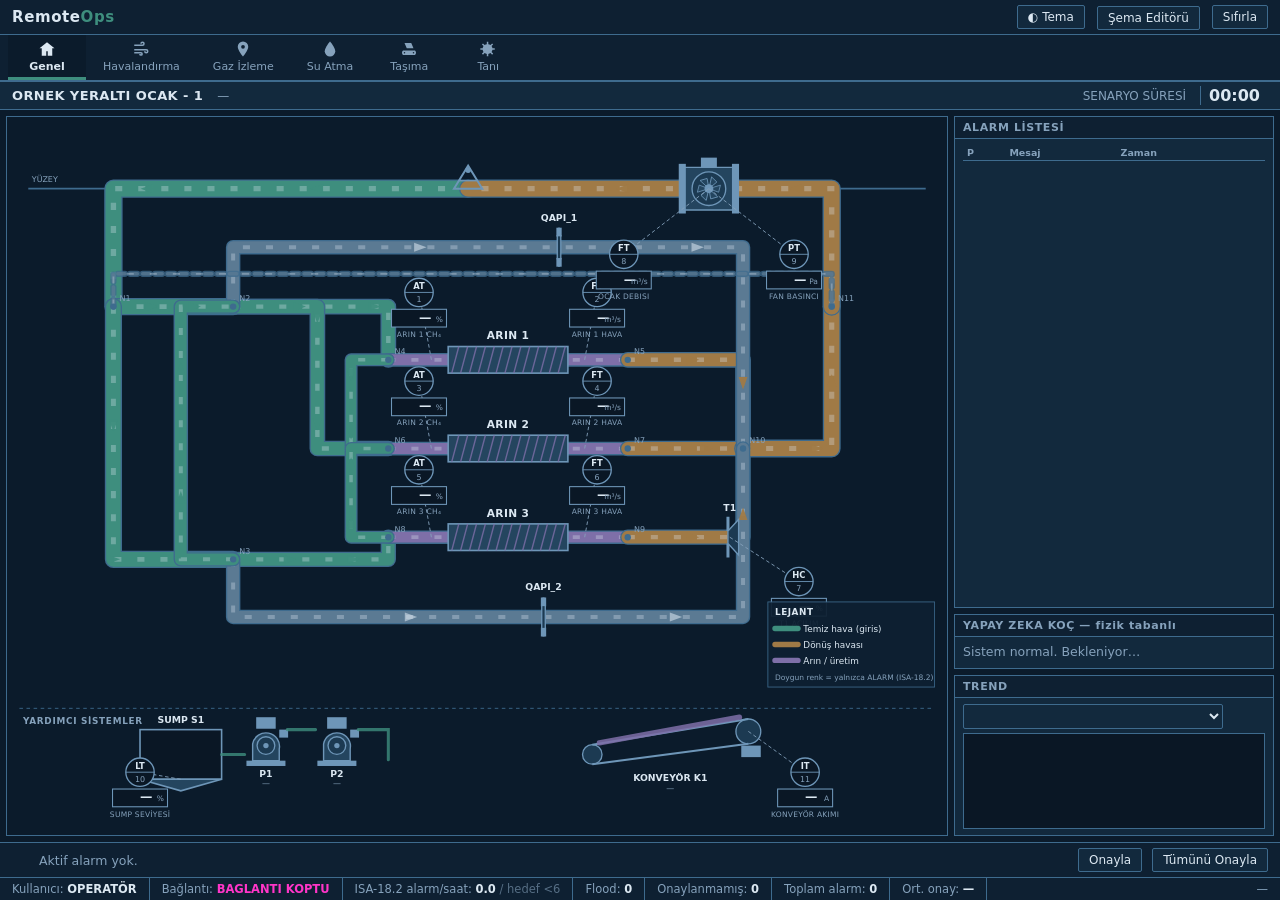
==== web/index.html @ 0a0dcaff "RemoteOps: maden SCADA/HMI egitim simulatoru — ilk surum TEKNOFEST 2026 Maden Teknolojileri Yarismas" ====
<!DOCTYPE html>
<html lang="tr">
<head>
<meta charset="utf-8">
<meta name="viewport" content="width=device-width, initial-scale=1">
<title>RemoteOps — Maden Kontrol Odası Simülatörü</title>
<link rel="stylesheet" href="sema.css">
<style>
/* ============================================================
   Kontrol odası karkası
   Yerleşim ISO 11064 / ISA-101 / NUREG-0700 zonlamasına göre:
     sabit navigasyon bandı · alan başlığı · proses alanı ·
     her zaman görünür alarm bandı · durum çubuğu
   ============================================================ */
* { box-sizing: border-box; }
html, body { height: 100%; }
body {
  margin: 0; overflow: hidden;
  display: flex; flex-direction: column;
  font-family: "Segoe UI", system-ui, sans-serif; font-size: 13px;
  background: var(--zemin); color: var(--yazi);
}

/* ---------- üst şerit ---------- */
.ust {
  display: flex; align-items: center; gap: 12px; padding: 5px 12px;
  background: var(--panel-2); border-bottom: 1px solid var(--kenar); flex: 0 0 auto;
}
.marka { font-weight: 700; font-size: 15px; letter-spacing: .6px; }
.marka span { color: var(--temiz); }
.bosluk { flex: 1; }
select, button, .dugme {
  font: inherit; font-size: 12px; padding: 4px 10px;
  border: 1px solid var(--kenar); background: var(--panel); color: var(--yazi);
  cursor: pointer; border-radius: 2px;
}
select { max-width: 260px; }
button:hover, .dugme:hover { background: var(--ek-ic); }
a { text-decoration: none; }

/* ---------- navigasyon bandı ---------- */
.serit {
  display: flex; gap: 1px; padding: 0 8px; flex: 0 0 auto;
  background: var(--panel-2); border-bottom: 2px solid var(--kenar);
}
.serit button {
  border: none; border-radius: 0; background: transparent;
  display: flex; flex-direction: column; align-items: center; gap: 2px;
  padding: 5px 16px 4px; min-width: 78px; color: var(--yazi-dim);
  border-bottom: 3px solid transparent; font-size: 11px;
}
.serit button svg { width: 18px; height: 18px; fill: currentColor; }
.serit button:hover { background: var(--panel); color: var(--yazi); }
.serit button.aktif {
  background: var(--zemin); color: var(--yazi);
  border-bottom-color: var(--temiz); font-weight: 600;
}

/* ---------- alan başlığı ---------- */
.alan {
  display: flex; align-items: center; gap: 14px; padding: 4px 12px;
  background: var(--panel); border-bottom: 1px solid var(--kenar); flex: 0 0 auto;
}
.alan .ad { font-weight: 700; font-size: 13px; letter-spacing: .4px; }
.alan .senaryo { color: var(--yazi-dim); font-size: 12px; }
.alan .sure {
  font-variant-numeric: tabular-nums; font-weight: 700; font-size: 16px;
  padding: 0 8px; border-left: 1px solid var(--kenar);
}

/* ---------- gövde ---------- */
.govde { flex: 1 1 auto; display: flex; gap: 6px; padding: 6px; min-height: 0; }
.proses { flex: 1 1 auto; min-width: 0; display: flex;
          border: 1px solid var(--kenar); background: var(--zemin); }
.proses svg { width: 100%; height: 100%; display: block; }
.yan { flex: 0 0 320px; display: flex; flex-direction: column; gap: 6px; min-height: 0; }

.kart { background: var(--panel); border: 1px solid var(--kenar);
        display: flex; flex-direction: column; min-height: 0; }
.kart > h2 {
  margin: 0; padding: 4px 8px; font-size: 11px; font-weight: 700; letter-spacing: .6px;
  background: var(--panel-2); border-bottom: 1px solid var(--kenar);
  color: var(--yazi-dim); flex: 0 0 auto;
}
.kart > .ic { padding: 6px 8px; overflow: auto; min-height: 0; }

/* ---------- alarm listesi ---------- */
#alarm-kart { flex: 1 1 48%; }
table.alarm { width: 100%; border-collapse: collapse; font-size: 12px; }
table.alarm th { text-align: left; font-size: 9.5px; color: var(--yazi-dim);
                 border-bottom: 1px solid var(--kenar); padding: 2px 4px; font-weight: 600; }
table.alarm td { padding: 3px 4px; border-bottom: 1px solid var(--cizgi); vertical-align: top; }
tr.tesdiqsiz { animation: yanip 1.1s steps(2, start) infinite; }
@keyframes yanip { 50% { opacity: .4; } }
tr.pasif { opacity: .45; }
.pri { display: inline-block; width: 17px; text-align: center; font-weight: 700;
       color: #000; border-radius: 2px; font-size: 11px; }
.pri.p1 { background: var(--p1); color: #fff; }
.pri.p2 { background: var(--p2); }
.pri.p3 { background: var(--p3); }
.pri.p4 { background: var(--p4); color: #fff; }
.zaman { font-variant-numeric: tabular-nums; color: var(--yazi-dim); font-size: 11px; }

/* ---------- koç ---------- */
#koc .ic { font-size: 12.5px; line-height: 1.5; }
#koc .baslik { font-weight: 700; margin-bottom: 3px; }
#koc .tovsiye { margin-top: 6px; padding: 4px 6px; background: var(--kutu-fon);
                border-left: 3px solid var(--temiz); }
#koc .kaynak { margin-top: 6px; font-size: 10px; color: var(--yazi-dim); }
#koc.uyari  { border-color: var(--p2); }
#koc.kritik { border-color: var(--p1); box-shadow: inset 0 0 0 1px var(--p1); }

/* ---------- trend ---------- */
#trend canvas { width: 100%; height: 96px; display: block;
                background: var(--kutu-fon); border: 1px solid var(--kenar); }
#trend select { width: 100%; margin-bottom: 4px; font-size: 11px; }

/* ---------- alarm bandı (her zaman görünür) ---------- */
.band {
  display: flex; align-items: center; gap: 10px; padding: 5px 12px; flex: 0 0 auto;
  background: var(--panel-2); border-top: 1px solid var(--kenar);
  border-bottom: 1px solid var(--kenar); min-height: 32px; font-size: 12.5px;
}
.band .mesaj { flex: 1; font-weight: 600; }
.band.p1 { background: var(--p1); color: #fff; border-color: var(--p1); }
.band.p2 { background: var(--p2); color: #000; border-color: var(--p2); }
.band.p3 { background: var(--p3); color: #000; border-color: var(--p3); }
.band.sakin .mesaj { font-weight: 400; color: var(--yazi-dim); }
.band button { background: rgba(255,255,255,.85); color: #000; border-color: rgba(0,0,0,.4); }
.band.sakin button { background: var(--panel); color: var(--yazi); border-color: var(--kenar); }

/* ---------- durum çubuğu ---------- */
.durum {
  display: flex; align-items: center; gap: 0; flex: 0 0 auto;
  background: var(--panel-2); font-size: 11.5px; color: var(--yazi-dim);
}
.durum > div { padding: 4px 12px; border-right: 1px solid var(--kenar); }
.durum > div:last-child { border: none; margin-left: auto; }
.durum b { color: var(--yazi); font-weight: 600; }
.durum .canli b { color: var(--temiz); }
.durum .kopuk b { color: var(--p4); }
.durum .asildi b { color: var(--p1); }

/* ---------- faceplate ---------- */
#fp {
  position: fixed; z-index: 60; width: 258px;
  background: var(--panel); border: 1px solid var(--kenar);
  box-shadow: 0 10px 30px rgba(0,0,0,.55); font-size: 12.5px;
}
#fp[hidden] { display: none; }
.fp-bas {
  display: flex; align-items: center; gap: 8px; padding: 5px 8px;
  background: var(--panel-2); border-bottom: 1px solid var(--kenar);
  font-weight: 700; letter-spacing: .3px;
}
.fp-bas span { flex: 1; }
.fp-bas button { padding: 1px 7px; font-size: 12px; }
.fp-ic { padding: 8px; display: flex; flex-direction: column; gap: 7px; }
.fp-satir { display: flex; justify-content: space-between; gap: 8px;
            border-bottom: 1px solid var(--cizgi); padding-bottom: 3px; }
.fp-satir span { color: var(--yazi-dim); }
.fp-satir b { font-variant-numeric: tabular-nums; }
.fp-satir.alarm b { color: var(--p1); }
#fp-giris { display: flex; flex-direction: column; gap: 3px; }
#fp-giris[hidden], .fp-uyari[hidden] { display: none !important; }
#fp-giris label { color: var(--yazi-dim); font-size: 11px; }
#fp-deger { width: 100%; }
.fp-deger-gos { text-align: center; font-size: 17px; font-weight: 700;
                font-variant-numeric: tabular-nums; }
.fp-deger-gos span { font-size: 11px; color: var(--yazi-dim); margin-left: 3px; }
.fp-emir { display: flex; gap: 6px; margin-top: 2px; }
.fp-emir button { flex: 1; padding: 7px 6px; font-weight: 600; }
.fp-emir button.birincil { background: var(--temiz); color: #06121D;
                           border-color: var(--temiz); }
.fp-emir button.tehlikeli { background: var(--p2); color: #111; border-color: var(--p2); }
.fp-uyari { font-size: 11px; color: var(--p2); line-height: 1.4; }

/* ---------- AAR ---------- */
#aar-ortu { position: fixed; inset: 0; background: rgba(0,0,0,.6);
            display: none; align-items: center; justify-content: center; z-index: 50; }
#aar-ortu.acik { display: flex; }
#aar { background: var(--panel); border: 1px solid var(--kenar);
       width: min(880px, 92vw); max-height: 88vh; overflow: auto; padding: 16px 20px; }
#aar h2 { margin: 0 0 10px; font-size: 18px; }
#aar table { width: 100%; border-collapse: collapse; font-size: 12px; margin: 8px 0; }
#aar th, #aar td { padding: 4px 6px; border-bottom: 1px solid var(--cizgi); text-align: left; }
#aar .skor { font-size: 38px; font-weight: 700; }
</style>
</head>
<body class="tema-koyu">

<!-- ===================== ÜST ŞERİT ===================== -->
<div class="ust">
  <span class="marka">Remote<span>Ops</span></span>
  <select id="sema-sec" title="Proses şeması"></select>
  <span class="bosluk"></span>
  <button id="btn-tema" title="Aydınlık / karanlık oda">◐ Tema</button>
  <a href="editor.html"><span class="dugme">Şema Editörü</span></a>
  <button id="btn-reset">Sıfırla</button>
</div>

<!-- ===================== NAVİGASYON BANDI ===================== -->
<nav class="serit">
  <button class="aktif" data-alan="genel">
    <svg viewBox="0 0 24 24"><path d="M12 3 2 11h3v10h6v-6h2v6h6V11h3z"/></svg>Genel</button>
  <button data-alan="hava">
    <svg viewBox="0 0 24 24"><path d="M3 8h11a3 3 0 1 0-3-3h2a1 1 0 1 1 1 1H3zm0 4h16a3 3 0 1 1-3 3h2a1 1 0 1 0 1-1H3zm0 4h9a2.5 2.5 0 1 1-2.5 2.5h2a.5.5 0 1 0 .5-.5H3z"/></svg>Havalandırma</button>
  <button data-alan="gaz">
    <svg viewBox="0 0 24 24"><path d="M12 2a7 7 0 0 0-7 7c0 5 7 13 7 13s7-8 7-13a7 7 0 0 0-7-7m0 4.5A2.5 2.5 0 1 1 9.5 9 2.5 2.5 0 0 1 12 6.5"/></svg>Gaz İzleme</button>
  <button data-alan="su">
    <svg viewBox="0 0 24 24"><path d="M12 2S5 10 5 15a7 7 0 0 0 14 0c0-5-7-13-7-13"/></svg>Su Atma</button>
  <button data-alan="tasima">
    <svg viewBox="0 0 24 24"><path d="M4 14h16a4 4 0 0 1 0 6H4a4 4 0 0 1 0-6m2 2a1 1 0 1 0 1 1 1 1 0 0 0-1-1m12 0a1 1 0 1 0 1 1 1 1 0 0 0-1-1M6 4h9l3 7H9z"/></svg>Taşıma</button>
  <button data-alan="tani">
    <svg viewBox="0 0 24 24"><path d="M21 11h-3.1a6 6 0 0 0-1.2-2.9l2.2-2.2-1.4-1.4-2.2 2.2A6 6 0 0 0 12.4 5.5V2.4h-2v3.1a6 6 0 0 0-2.9 1.2L5.3 4.5 3.9 5.9l2.2 2.2A6 6 0 0 0 4.9 11H1.8v2h3.1a6 6 0 0 0 1.2 2.9l-2.2 2.2 1.4 1.4 2.2-2.2a6 6 0 0 0 2.9 1.2v3.1h2v-3.1a6 6 0 0 0 2.9-1.2l2.2 2.2 1.4-1.4-2.2-2.2a6 6 0 0 0 1.2-2.9H21z"/></svg>Tanı</button>
</nav>

<!-- ===================== ALAN BAŞLIĞI ===================== -->
<div class="alan">
  <span class="ad" id="sema-baslik">PROSES ŞEMASI</span>
  <span class="senaryo" id="senaryo-ad">—</span>
  <span class="bosluk"></span>
  <span class="senaryo">SENARYO SÜRESİ</span>
  <span class="sure" id="sure">00:00</span>
</div>

<!-- ===================== GÖVDE ===================== -->
<div class="govde">
  <section class="proses" id="sema"></section>

  <aside class="yan">
    <section class="kart" id="alarm-kart">
      <h2>ALARM LİSTESİ</h2>
      <div class="ic">
        <table class="alarm">
          <thead><tr><th>P</th><th>Mesaj</th><th>Zaman</th><th></th></tr></thead>
          <tbody id="alarm-govde"></tbody>
        </table>
      </div>
    </section>

    <section class="kart" id="koc">
      <h2>YAPAY ZEKA KOÇ — fizik tabanlı</h2>
      <div class="ic" id="koc-govde">
        <div style="color:var(--yazi-dim)">Sistem normal. Bekleniyor…</div>
      </div>
    </section>

    <section class="kart" id="trend" style="flex:0 0 auto">
      <h2>TREND</h2>
      <div class="ic">
        <select id="trend-sec"></select>
        <canvas id="trend-cizim" width="640" height="200"></canvas>
      </div>
    </section>
  </aside>
</div>

<!-- ===================== ALARM BANDI ===================== -->
<div class="band sakin" id="band">
  <span class="pri" id="band-pri" style="visibility:hidden">–</span>
  <span class="mesaj" id="band-mesaj">Aktif alarm yok.</span>
  <span class="zaman" id="band-zaman"></span>
  <button id="btn-ack">Onayla</button>
  <button id="btn-ack-tum">Tümünü Onayla</button>
</div>

<!-- ===================== DURUM ÇUBUĞU ===================== -->
<div class="durum">
  <div>Kullanıcı: <b>OPERATÖR</b></div>
  <div id="d-baglanti" class="canli">Bağlantı: <b id="d-baglanti-v">—</b></div>
  <div id="d-alarm">ISA-18.2 alarm/saat: <b id="kpi-saat">0.0</b> <span style="opacity:.6">/ hedef &lt;6</span></div>
  <div id="d-flood">Flood: <b id="kpi-flood">0</b></div>
  <div>Onaylanmamış: <b id="kpi-onaysiz">0</b></div>
  <div>Toplam alarm: <b id="kpi-toplam">0</b></div>
  <div>Ort. onay: <b id="kpi-ack">—</b></div>
  <div id="d-saat">—</div>
</div>

<!-- ===================== FACEPLATE (ekipman paneli) =====================
     Gercek SCADA native confirm()/prompt() kullanmaz; ekipman faceplate'i acar.
     Ayrica bu ortamda native dialoglar BLOKELI (confirm() dialogsuz false doner). -->
<div id="fp" hidden>
  <div class="fp-bas">
    <span id="fp-ad">—</span>
    <button id="fp-kapat" title="Kapat">✕</button>
  </div>
  <div class="fp-ic">
    <div class="fp-satir"><span>Etiket</span><b id="fp-etiket">—</b></div>
    <div class="fp-satir"><span>Durum</span><b id="fp-durum">—</b></div>
    <div id="fp-olcum"></div>
    <div id="fp-giris" hidden>
      <label for="fp-deger" id="fp-giris-et">Değer</label>
      <input id="fp-deger" type="range" min="0" max="100" step="5">
      <div class="fp-deger-gos"><b id="fp-deger-v">—</b><span id="fp-deger-b">%</span></div>
    </div>
    <div class="fp-emir" id="fp-emirler"></div>
    <div class="fp-uyari" id="fp-uyari" hidden></div>
  </div>
</div>

<div id="aar-ortu"><div id="aar"></div></div>

<script src="sema_ciz.js"></script>
<script src="app.js"></script>
</body>
</html>
---- web/sema.css ----
/* RemoteOps — proses seması teması
 *
 * İki tema:
 *   .tema-koyu  — klasik kontrol odası görünümü (karanlık oda, projeksiyon)
 *   .tema-acik  — ANSI/ISA-101 High Performance HMI (aydınlık oda)
 *
 * Kural (ISA-18.2): doygun kırmızı / turuncu / sarı / macenta YALNIZCA alarm.
 * Hava servisi renkleri bilerek SOLGUNDUR ki alarmla karışmasın.
 */

:root {
  --p1: #FF2B2B;   /* kritik  */
  --p2: #FF9800;   /* yüksek  */
  --p3: #FFE000;   /* düşük   */
  --p4: #FF35C8;   /* sensör  */
}

/* ------------------------------------------------------------ KOYU TEMA */
.tema-koyu {
  --zemin:      #0B1B2B;
  --zemin-2:    #102A3E;
  --panel:      #12293D;
  --panel-2:    #0E2032;
  --cizgi:      #2C4C68;
  --kenar:      #3E6B8E;
  --yazi:       #DCE8F2;
  --yazi-dim:   #86A2BC;
  --ek-dolgu:   #1C3A52;
  --ek-kenar:   #6E96B8;
  --ek-ic:      #24455F;
  --temiz:      #3E8E7E;   /* temiz hava  — solgun teal */
  --donus:      #A07A46;   /* dönüş havası — solgun oker */
  --arin:       #7E6FA8;   /* arın        — solgun mor  */
  --karma:      #5B7A93;
  --kutu-fon:   #0A1725;
}

/* ------------------------------------------------------------ ACIK TEMA */
.tema-acik {
  --zemin:      #C8C8C8;
  --panel:      #D6D6D6;
  --panel-2:    #BFBFBF;
  --cizgi:      #8C8C8C;
  --kenar:      #404040;
  --yazi:       #1A1A1A;
  --yazi-dim:   #565656;
  --ek-dolgu:   #FFFFFF;
  --ek-kenar:   #404040;
  --ek-ic:      #E4E4E4;
  --temiz:      #6E9C93;
  --donus:      #A88F63;
  --arin:       #8C82AC;
  --karma:      #909090;
  --kutu-fon:   #FFFFFF;
}

/* ------------------------------------------------------------ SVG */
#sema-svg { font-family: "Segoe UI", system-ui, sans-serif; }
#sema-svg .zemin { fill: var(--zemin); }
#sema-svg .yuzey { stroke: var(--kenar); stroke-width: 2; }

/* --- kanallar --- */
#sema-svg .kn-dis  { fill: none; stroke: var(--kenar); stroke-linejoin: round; stroke-linecap: round; }
#sema-svg .kn-ic   { fill: none; stroke: var(--karma); stroke-linejoin: round; stroke-linecap: round; }
#sema-svg .kn-akis { fill: none; stroke: var(--yazi); opacity: .30;
                     stroke-dasharray: 8 18; stroke-linecap: butt; }
#sema-svg .sv-temiz .kn-ic { stroke: var(--temiz); }
#sema-svg .sv-donus .kn-ic { stroke: var(--donus); }
#sema-svg .sv-arin  .kn-ic { stroke: var(--arin); }
#sema-svg .kanal.sizinti .kn-dis,
#sema-svg .kanal.sizinti .kn-ic { stroke-dasharray: 8 6; opacity: .75; }

/* --- akış yönü okları (MSHA zorunlu) --- */
#sema-svg .ok path { fill: var(--yazi); opacity: .55; }
#sema-svg .ok.sv-temiz path { fill: var(--temiz); opacity: .95; }
#sema-svg .ok.sv-donus path { fill: var(--donus); opacity: .95; }
#sema-svg .ok.sv-arin  path { fill: var(--arin);  opacity: .95; }
#sema-svg .ok.ters { /* yön JS ile transform üzerinden çevrilir */ }

/* --- düğümler --- */
#sema-svg .dg    { fill: var(--kenar); }
#sema-svg .et-dg { font-size: 9px; fill: var(--yazi-dim); }

/* --- ekipman --- */
#sema-svg .ek-govde   { fill: var(--ek-ic); stroke: var(--ek-kenar); stroke-width: 1.6; }
#sema-svg .ek-flans   { fill: var(--ek-kenar); }
#sema-svg .ek-dolgu   { fill: var(--ek-dolgu); stroke: var(--ek-kenar); stroke-width: 1.5; }
#sema-svg .ek-gobek   { fill: var(--ek-kenar); }
#sema-svg .ek-motor   { fill: var(--ek-kenar); }
#sema-svg .ek-cerceve { stroke: var(--ek-kenar); stroke-width: 2.4; }
#sema-svg .ek-cerceve-k { stroke: var(--ek-kenar); stroke-width: 3.4; fill: none; }
#sema-svg .ek-mesnet  { fill: var(--ek-kenar); }
#sema-svg .ek-kule    { fill: none; stroke: var(--ek-kenar); stroke-width: 2.2; }
#sema-svg .ek-kule-l  { stroke: var(--ek-kenar); stroke-width: 1.6; }
#sema-svg .fan-kanat  { fill: var(--ek-ic); stroke: var(--ek-kenar); stroke-width: .9; }
#sema-svg .fan-kanatlar { transform-origin: center; }
#sema-svg .doner .fan-kanatlar { animation: fan-don 1.6s linear infinite; }
@keyframes fan-don { to { transform: rotate(360deg); } }

#sema-svg .ek-arin      { fill: var(--ek-ic); stroke: var(--ek-kenar); stroke-width: 1.8; }
#sema-svg .ek-arin-tara { stroke: var(--arin); stroke-width: 1.6; fill: none; opacity: .8; }

#sema-svg .et-ad   { font-size: 10.5px; font-weight: 600; fill: var(--yazi); }
#sema-svg .et-blok { font-size: 12px; font-weight: 700; fill: var(--yazi); letter-spacing: .4px; }

/* --- ölçüm balonu + okuma kutusu --- */
#sema-svg .ol-cizgi  { stroke: var(--yazi-dim); stroke-width: 1; stroke-dasharray: 4 3; }
#sema-svg .ol-balon  { fill: var(--kutu-fon); stroke: var(--ek-kenar); stroke-width: 1.5; }
#sema-svg .ol-ayirac { stroke: var(--ek-kenar); stroke-width: 1; }
#sema-svg .ol-fn     { font-size: 9.5px; font-weight: 700; fill: var(--yazi); }
#sema-svg .ol-no     { font-size: 9px; fill: var(--yazi-dim); }
#sema-svg .ol-kutu   { fill: var(--kutu-fon); stroke: var(--ek-kenar); stroke-width: 1.2; }
#sema-svg .ol-deger  { font-size: 14px; font-weight: 700; fill: var(--yazi);
                       font-variant-numeric: tabular-nums; }
#sema-svg .ol-birim  { font-size: 8.5px; fill: var(--yazi-dim); }
#sema-svg .ol-etiket { font-size: 8.5px; fill: var(--yazi-dim); letter-spacing: .3px; }

/* --- lejant --- */
#sema-svg .lg-kutu   { fill: var(--panel-2); stroke: var(--kenar); stroke-width: 1; opacity: .93; }
#sema-svg .lg-baslik { font-size: 10px; font-weight: 700; fill: var(--yazi); letter-spacing: .6px; }
#sema-svg .lg-yazi   { font-size: 10px; fill: var(--yazi); }
#sema-svg .lg-not    { font-size: 8.5px; fill: var(--yazi-dim); }
#sema-svg .lg-cizgi  { stroke-width: 6; stroke-linecap: round; stroke: var(--karma); }
#sema-svg .lg-cizgi.sv-temiz { stroke: var(--temiz); }
#sema-svg .lg-cizgi.sv-donus { stroke: var(--donus); }
#sema-svg .lg-cizgi.sv-arin  { stroke: var(--arin); }

/* --- etkileşim --- */
#sema-svg .tik { cursor: pointer; }
#sema-svg .tik:hover .ek-govde,
#sema-svg .tik:hover .ek-dolgu { filter: brightness(1.28); }

/* --- yardımcı sistemler şeridi --- */
#sema-svg .band-ayirac { stroke: var(--kenar); stroke-width: 1; stroke-dasharray: 4 4; }
#sema-svg .band-baslik { font-size: 10px; font-weight: 700; letter-spacing: .8px;
                         fill: var(--yazi-dim); }
#sema-svg .ek-tank    { fill: var(--kutu-fon); stroke: none; }
#sema-svg .ek-tank-on { fill: none; stroke: var(--ek-kenar); stroke-width: 1.8; }
#sema-svg .ek-tank-alt{ fill: var(--ek-ic); stroke: var(--ek-kenar); stroke-width: 1.8; }
#sema-svg .ek-su      { fill: var(--temiz); opacity: .55; }
#sema-svg .ek-su-hat  { fill: none; stroke: var(--temiz); stroke-width: 3.4;
                        stroke-linecap: round; opacity: .8; }
#sema-svg .ek-bant    { fill: none; stroke: var(--ek-kenar); stroke-width: 2.4; }
#sema-svg .ek-bant-yuk{ fill: none; stroke: var(--arin); stroke-width: 6;
                        stroke-linecap: round; opacity: .85; }
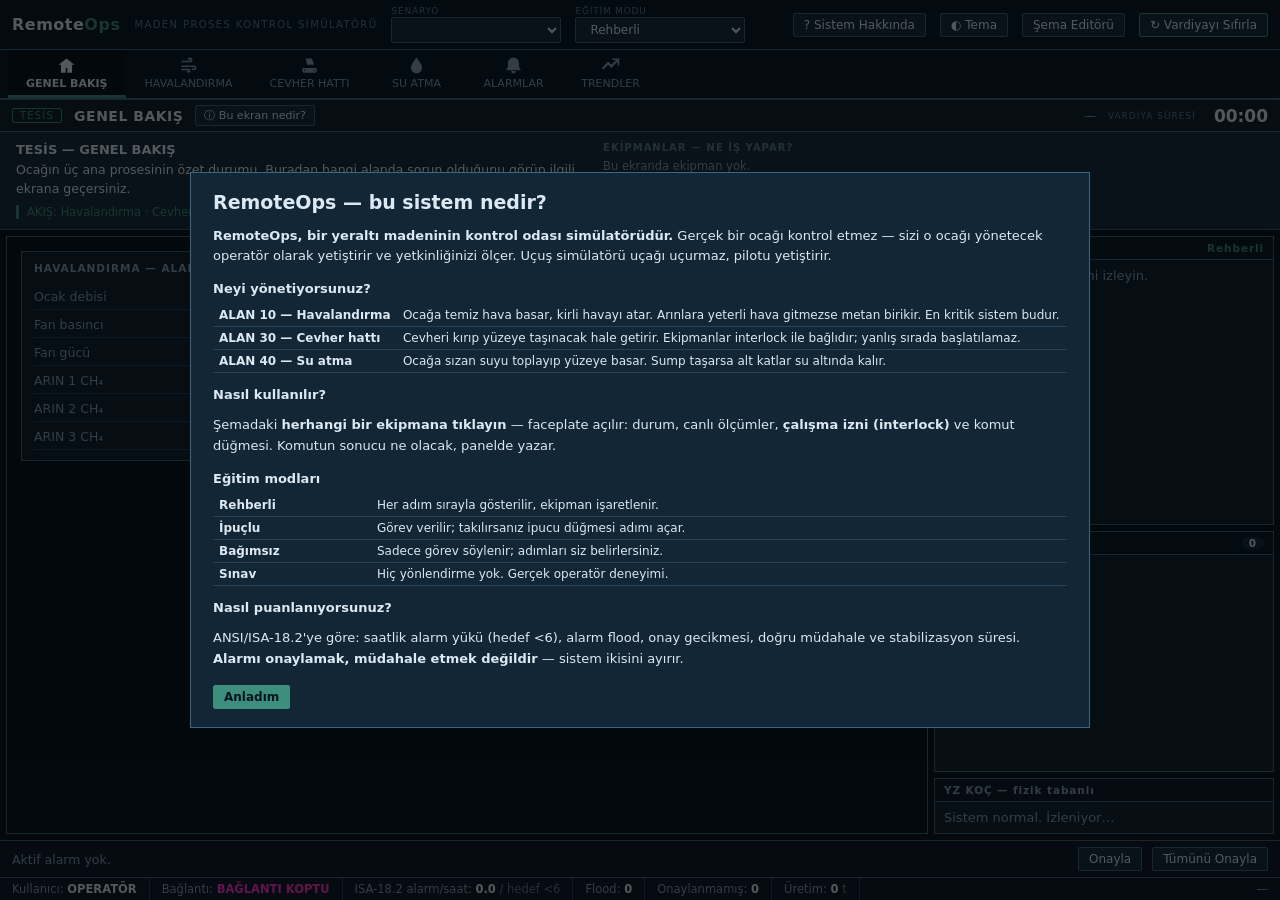
==== commit d6d84682: "Endustriyel HMI + cevher hatti / su atma prosesi Arayuz gercek bir maden proses kontrol sistemine do" ====
--- a/web/index.html
+++ b/web/index.html
@@ -3,304 +3,143 @@
 <head>
 <meta charset="utf-8">
 <meta name="viewport" content="width=device-width, initial-scale=1">
-<title>RemoteOps — Maden Kontrol Odası Simülatörü</title>
+<title>RemoteOps — Maden Proses Kontrol Simülatörü</title>
+<link rel="stylesheet" href="hmi.css">
 <link rel="stylesheet" href="sema.css">
-<style>
-/* ============================================================
-   Kontrol odası karkası
-   Yerleşim ISO 11064 / ISA-101 / NUREG-0700 zonlamasına göre:
-     sabit navigasyon bandı · alan başlığı · proses alanı ·
-     her zaman görünür alarm bandı · durum çubuğu
-   ============================================================ */
-* { box-sizing: border-box; }
-html, body { height: 100%; }
-body {
-  margin: 0; overflow: hidden;
-  display: flex; flex-direction: column;
-  font-family: "Segoe UI", system-ui, sans-serif; font-size: 13px;
-  background: var(--zemin); color: var(--yazi);
-}
-
-/* ---------- üst şerit ---------- */
-.ust {
-  display: flex; align-items: center; gap: 12px; padding: 5px 12px;
-  background: var(--panel-2); border-bottom: 1px solid var(--kenar); flex: 0 0 auto;
-}
-.marka { font-weight: 700; font-size: 15px; letter-spacing: .6px; }
-.marka span { color: var(--temiz); }
-.bosluk { flex: 1; }
-select, button, .dugme {
-  font: inherit; font-size: 12px; padding: 4px 10px;
-  border: 1px solid var(--kenar); background: var(--panel); color: var(--yazi);
-  cursor: pointer; border-radius: 2px;
-}
-select { max-width: 260px; }
-button:hover, .dugme:hover { background: var(--ek-ic); }
-a { text-decoration: none; }
-
-/* ---------- navigasyon bandı ---------- */
-.serit {
-  display: flex; gap: 1px; padding: 0 8px; flex: 0 0 auto;
-  background: var(--panel-2); border-bottom: 2px solid var(--kenar);
-}
-.serit button {
-  border: none; border-radius: 0; background: transparent;
-  display: flex; flex-direction: column; align-items: center; gap: 2px;
-  padding: 5px 16px 4px; min-width: 78px; color: var(--yazi-dim);
-  border-bottom: 3px solid transparent; font-size: 11px;
-}
-.serit button svg { width: 18px; height: 18px; fill: currentColor; }
-.serit button:hover { background: var(--panel); color: var(--yazi); }
-.serit button.aktif {
-  background: var(--zemin); color: var(--yazi);
-  border-bottom-color: var(--temiz); font-weight: 600;
-}
-
-/* ---------- alan başlığı ---------- */
-.alan {
-  display: flex; align-items: center; gap: 14px; padding: 4px 12px;
-  background: var(--panel); border-bottom: 1px solid var(--kenar); flex: 0 0 auto;
-}
-.alan .ad { font-weight: 700; font-size: 13px; letter-spacing: .4px; }
-.alan .senaryo { color: var(--yazi-dim); font-size: 12px; }
-.alan .sure {
-  font-variant-numeric: tabular-nums; font-weight: 700; font-size: 16px;
-  padding: 0 8px; border-left: 1px solid var(--kenar);
-}
-
-/* ---------- gövde ---------- */
-.govde { flex: 1 1 auto; display: flex; gap: 6px; padding: 6px; min-height: 0; }
-.proses { flex: 1 1 auto; min-width: 0; display: flex;
-          border: 1px solid var(--kenar); background: var(--zemin); }
-.proses svg { width: 100%; height: 100%; display: block; }
-.yan { flex: 0 0 320px; display: flex; flex-direction: column; gap: 6px; min-height: 0; }
-
-.kart { background: var(--panel); border: 1px solid var(--kenar);
-        display: flex; flex-direction: column; min-height: 0; }
-.kart > h2 {
-  margin: 0; padding: 4px 8px; font-size: 11px; font-weight: 700; letter-spacing: .6px;
-  background: var(--panel-2); border-bottom: 1px solid var(--kenar);
-  color: var(--yazi-dim); flex: 0 0 auto;
-}
-.kart > .ic { padding: 6px 8px; overflow: auto; min-height: 0; }
-
-/* ---------- alarm listesi ---------- */
-#alarm-kart { flex: 1 1 48%; }
-table.alarm { width: 100%; border-collapse: collapse; font-size: 12px; }
-table.alarm th { text-align: left; font-size: 9.5px; color: var(--yazi-dim);
-                 border-bottom: 1px solid var(--kenar); padding: 2px 4px; font-weight: 600; }
-table.alarm td { padding: 3px 4px; border-bottom: 1px solid var(--cizgi); vertical-align: top; }
-tr.tesdiqsiz { animation: yanip 1.1s steps(2, start) infinite; }
-@keyframes yanip { 50% { opacity: .4; } }
-tr.pasif { opacity: .45; }
-.pri { display: inline-block; width: 17px; text-align: center; font-weight: 700;
-       color: #000; border-radius: 2px; font-size: 11px; }
-.pri.p1 { background: var(--p1); color: #fff; }
-.pri.p2 { background: var(--p2); }
-.pri.p3 { background: var(--p3); }
-.pri.p4 { background: var(--p4); color: #fff; }
-.zaman { font-variant-numeric: tabular-nums; color: var(--yazi-dim); font-size: 11px; }
-
-/* ---------- koç ---------- */
-#koc .ic { font-size: 12.5px; line-height: 1.5; }
-#koc .baslik { font-weight: 700; margin-bottom: 3px; }
-#koc .tovsiye { margin-top: 6px; padding: 4px 6px; background: var(--kutu-fon);
-                border-left: 3px solid var(--temiz); }
-#koc .kaynak { margin-top: 6px; font-size: 10px; color: var(--yazi-dim); }
-#koc.uyari  { border-color: var(--p2); }
-#koc.kritik { border-color: var(--p1); box-shadow: inset 0 0 0 1px var(--p1); }
-
-/* ---------- trend ---------- */
-#trend canvas { width: 100%; height: 96px; display: block;
-                background: var(--kutu-fon); border: 1px solid var(--kenar); }
-#trend select { width: 100%; margin-bottom: 4px; font-size: 11px; }
-
-/* ---------- alarm bandı (her zaman görünür) ---------- */
-.band {
-  display: flex; align-items: center; gap: 10px; padding: 5px 12px; flex: 0 0 auto;
-  background: var(--panel-2); border-top: 1px solid var(--kenar);
-  border-bottom: 1px solid var(--kenar); min-height: 32px; font-size: 12.5px;
-}
-.band .mesaj { flex: 1; font-weight: 600; }
-.band.p1 { background: var(--p1); color: #fff; border-color: var(--p1); }
-.band.p2 { background: var(--p2); color: #000; border-color: var(--p2); }
-.band.p3 { background: var(--p3); color: #000; border-color: var(--p3); }
-.band.sakin .mesaj { font-weight: 400; color: var(--yazi-dim); }
-.band button { background: rgba(255,255,255,.85); color: #000; border-color: rgba(0,0,0,.4); }
-.band.sakin button { background: var(--panel); color: var(--yazi); border-color: var(--kenar); }
-
-/* ---------- durum çubuğu ---------- */
-.durum {
-  display: flex; align-items: center; gap: 0; flex: 0 0 auto;
-  background: var(--panel-2); font-size: 11.5px; color: var(--yazi-dim);
-}
-.durum > div { padding: 4px 12px; border-right: 1px solid var(--kenar); }
-.durum > div:last-child { border: none; margin-left: auto; }
-.durum b { color: var(--yazi); font-weight: 600; }
-.durum .canli b { color: var(--temiz); }
-.durum .kopuk b { color: var(--p4); }
-.durum .asildi b { color: var(--p1); }
-
-/* ---------- faceplate ---------- */
-#fp {
-  position: fixed; z-index: 60; width: 258px;
-  background: var(--panel); border: 1px solid var(--kenar);
-  box-shadow: 0 10px 30px rgba(0,0,0,.55); font-size: 12.5px;
-}
-#fp[hidden] { display: none; }
-.fp-bas {
-  display: flex; align-items: center; gap: 8px; padding: 5px 8px;
-  background: var(--panel-2); border-bottom: 1px solid var(--kenar);
-  font-weight: 700; letter-spacing: .3px;
-}
-.fp-bas span { flex: 1; }
-.fp-bas button { padding: 1px 7px; font-size: 12px; }
-.fp-ic { padding: 8px; display: flex; flex-direction: column; gap: 7px; }
-.fp-satir { display: flex; justify-content: space-between; gap: 8px;
-            border-bottom: 1px solid var(--cizgi); padding-bottom: 3px; }
-.fp-satir span { color: var(--yazi-dim); }
-.fp-satir b { font-variant-numeric: tabular-nums; }
-.fp-satir.alarm b { color: var(--p1); }
-#fp-giris { display: flex; flex-direction: column; gap: 3px; }
-#fp-giris[hidden], .fp-uyari[hidden] { display: none !important; }
-#fp-giris label { color: var(--yazi-dim); font-size: 11px; }
-#fp-deger { width: 100%; }
-.fp-deger-gos { text-align: center; font-size: 17px; font-weight: 700;
-                font-variant-numeric: tabular-nums; }
-.fp-deger-gos span { font-size: 11px; color: var(--yazi-dim); margin-left: 3px; }
-.fp-emir { display: flex; gap: 6px; margin-top: 2px; }
-.fp-emir button { flex: 1; padding: 7px 6px; font-weight: 600; }
-.fp-emir button.birincil { background: var(--temiz); color: #06121D;
-                           border-color: var(--temiz); }
-.fp-emir button.tehlikeli { background: var(--p2); color: #111; border-color: var(--p2); }
-.fp-uyari { font-size: 11px; color: var(--p2); line-height: 1.4; }
-
-/* ---------- AAR ---------- */
-#aar-ortu { position: fixed; inset: 0; background: rgba(0,0,0,.6);
-            display: none; align-items: center; justify-content: center; z-index: 50; }
-#aar-ortu.acik { display: flex; }
-#aar { background: var(--panel); border: 1px solid var(--kenar);
-       width: min(880px, 92vw); max-height: 88vh; overflow: auto; padding: 16px 20px; }
-#aar h2 { margin: 0 0 10px; font-size: 18px; }
-#aar table { width: 100%; border-collapse: collapse; font-size: 12px; margin: 8px 0; }
-#aar th, #aar td { padding: 4px 6px; border-bottom: 1px solid var(--cizgi); text-align: left; }
-#aar .skor { font-size: 38px; font-weight: 700; }
-</style>
 </head>
 <body class="tema-koyu">
 
-<!-- ===================== ÜST ŞERİT ===================== -->
-<div class="ust">
+<!-- ═══════════════════ ÜST ŞERİT ═══════════════════ -->
+<header class="ust">
   <span class="marka">Remote<span>Ops</span></span>
-  <select id="sema-sec" title="Proses şeması"></select>
+  <span class="alt-marka">MADEN PROSES KONTROL SİMÜLATÖRÜ</span>
+
+  <label class="kt">SENARYO
+    <select id="senaryo-sec"></select>
+  </label>
+  <label class="kt">EĞİTİM MODU
+    <select id="mod-sec"></select>
+  </label>
+
   <span class="bosluk"></span>
+  <button id="btn-yardim" title="Sistem nedir?">? Sistem Hakkında</button>
   <button id="btn-tema" title="Aydınlık / karanlık oda">◐ Tema</button>
   <a href="editor.html"><span class="dugme">Şema Editörü</span></a>
-  <button id="btn-reset">Sıfırla</button>
-</div>
+  <button id="btn-reset" class="vurgu">↻ Vardiyayı Sıfırla</button>
+</header>
 
-<!-- ===================== NAVİGASYON BANDI ===================== -->
-<nav class="serit">
-  <button class="aktif" data-alan="genel">
-    <svg viewBox="0 0 24 24"><path d="M12 3 2 11h3v10h6v-6h2v6h6V11h3z"/></svg>Genel</button>
-  <button data-alan="hava">
-    <svg viewBox="0 0 24 24"><path d="M3 8h11a3 3 0 1 0-3-3h2a1 1 0 1 1 1 1H3zm0 4h16a3 3 0 1 1-3 3h2a1 1 0 1 0 1-1H3zm0 4h9a2.5 2.5 0 1 1-2.5 2.5h2a.5.5 0 1 0 .5-.5H3z"/></svg>Havalandırma</button>
-  <button data-alan="gaz">
-    <svg viewBox="0 0 24 24"><path d="M12 2a7 7 0 0 0-7 7c0 5 7 13 7 13s7-8 7-13a7 7 0 0 0-7-7m0 4.5A2.5 2.5 0 1 1 9.5 9 2.5 2.5 0 0 1 12 6.5"/></svg>Gaz İzleme</button>
-  <button data-alan="su">
-    <svg viewBox="0 0 24 24"><path d="M12 2S5 10 5 15a7 7 0 0 0 14 0c0-5-7-13-7-13"/></svg>Su Atma</button>
-  <button data-alan="tasima">
-    <svg viewBox="0 0 24 24"><path d="M4 14h16a4 4 0 0 1 0 6H4a4 4 0 0 1 0-6m2 2a1 1 0 1 0 1 1 1 1 0 0 0-1-1m12 0a1 1 0 1 0 1 1 1 1 0 0 0-1-1M6 4h9l3 7H9z"/></svg>Taşıma</button>
-  <button data-alan="tani">
-    <svg viewBox="0 0 24 24"><path d="M21 11h-3.1a6 6 0 0 0-1.2-2.9l2.2-2.2-1.4-1.4-2.2 2.2A6 6 0 0 0 12.4 5.5V2.4h-2v3.1a6 6 0 0 0-2.9 1.2L5.3 4.5 3.9 5.9l2.2 2.2A6 6 0 0 0 4.9 11H1.8v2h3.1a6 6 0 0 0 1.2 2.9l-2.2 2.2 1.4 1.4 2.2-2.2a6 6 0 0 0 2.9 1.2v3.1h2v-3.1a6 6 0 0 0 2.9-1.2l2.2 2.2 1.4-1.4-2.2-2.2a6 6 0 0 0 1.2-2.9H21z"/></svg>Tanı</button>
-</nav>
+<!-- ═══════════════════ NAVİGASYON ═══════════════════ -->
+<nav class="serit" id="serit"></nav>
 
-<!-- ===================== ALAN BAŞLIĞI ===================== -->
+<!-- ═══════════════════ ALAN BAŞLIĞI ═══════════════════ -->
 <div class="alan">
-  <span class="ad" id="sema-baslik">PROSES ŞEMASI</span>
-  <span class="senaryo" id="senaryo-ad">—</span>
+  <span class="alan-kod" id="alan-kod">—</span>
+  <span class="alan-ad" id="alan-ad">—</span>
+  <button id="btn-bilgi" class="bilgi-dugme">ⓘ Bu ekran nedir?</button>
   <span class="bosluk"></span>
-  <span class="senaryo">SENARYO SÜRESİ</span>
+  <span class="senaryo-ad" id="senaryo-ad">—</span>
+  <span class="etiket">VARDİYA SÜRESİ</span>
   <span class="sure" id="sure">00:00</span>
 </div>
 
-<!-- ===================== GÖVDE ===================== -->
-<div class="govde">
-  <section class="proses" id="sema"></section>
+<!-- açılır bilgi şeridi -->
+<section class="bilgi" id="bilgi" hidden>
+  <div class="bilgi-ic">
+    <div class="bilgi-sol">
+      <h3 id="bilgi-baslik">—</h3>
+      <p id="bilgi-ozet"></p>
+      <div class="akis" id="bilgi-akis"></div>
+    </div>
+    <div class="bilgi-sag">
+      <h4>EKİPMANLAR — NE İŞ YAPAR?</h4>
+      <dl id="bilgi-ekipman"></dl>
+    </div>
+  </div>
+</section>
+
+<!-- ═══════════════════ GÖVDE ═══════════════════ -->
+<main class="govde">
+  <section class="proses" id="proses"></section>
 
   <aside class="yan">
+    <!-- eğitim asistanı -->
+    <section class="kart" id="egitim">
+      <h2>EĞİTİM ASİSTANI <span class="kart-mod" id="kart-mod">—</span></h2>
+      <div class="ic" id="egitim-govde"></div>
+    </section>
+
+    <!-- alarmlar -->
     <section class="kart" id="alarm-kart">
-      <h2>ALARM LİSTESİ</h2>
+      <h2>ALARM LİSTESİ <span class="kart-sayi" id="alarm-sayi">0</span></h2>
       <div class="ic">
-        <table class="alarm">
-          <thead><tr><th>P</th><th>Mesaj</th><th>Zaman</th><th></th></tr></thead>
-          <tbody id="alarm-govde"></tbody>
-        </table>
+        <table class="alarm"><tbody id="alarm-govde"></tbody></table>
       </div>
     </section>
 
+    <!-- yz koç -->
     <section class="kart" id="koc">
-      <h2>YAPAY ZEKA KOÇ — fizik tabanlı</h2>
+      <h2>YZ KOÇ — fizik tabanlı</h2>
       <div class="ic" id="koc-govde">
-        <div style="color:var(--yazi-dim)">Sistem normal. Bekleniyor…</div>
-      </div>
-    </section>
-
-    <section class="kart" id="trend" style="flex:0 0 auto">
-      <h2>TREND</h2>
-      <div class="ic">
-        <select id="trend-sec"></select>
-        <canvas id="trend-cizim" width="640" height="200"></canvas>
+        <div class="sessiz">Sistem normal. İzleniyor…</div>
       </div>
     </section>
   </aside>
-</div>
+</main>
 
-<!-- ===================== ALARM BANDI ===================== -->
+<!-- ═══════════════════ ALARM BANDI ═══════════════════ -->
 <div class="band sakin" id="band">
-  <span class="pri" id="band-pri" style="visibility:hidden">–</span>
+  <span class="pri" id="band-pri" hidden>–</span>
   <span class="mesaj" id="band-mesaj">Aktif alarm yok.</span>
   <span class="zaman" id="band-zaman"></span>
   <button id="btn-ack">Onayla</button>
   <button id="btn-ack-tum">Tümünü Onayla</button>
 </div>
 
-<!-- ===================== DURUM ÇUBUĞU ===================== -->
+<!-- ═══════════════════ DURUM ÇUBUĞU ═══════════════════ -->
 <div class="durum">
   <div>Kullanıcı: <b>OPERATÖR</b></div>
   <div id="d-baglanti" class="canli">Bağlantı: <b id="d-baglanti-v">—</b></div>
-  <div id="d-alarm">ISA-18.2 alarm/saat: <b id="kpi-saat">0.0</b> <span style="opacity:.6">/ hedef &lt;6</span></div>
+  <div id="d-alarm">ISA-18.2 alarm/saat: <b id="kpi-saat">0.0</b>
+    <span class="soluk">/ hedef &lt;6</span></div>
   <div id="d-flood">Flood: <b id="kpi-flood">0</b></div>
   <div>Onaylanmamış: <b id="kpi-onaysiz">0</b></div>
-  <div>Toplam alarm: <b id="kpi-toplam">0</b></div>
-  <div>Ort. onay: <b id="kpi-ack">—</b></div>
+  <div>Üretim: <b id="kpi-uretim">0</b> <span class="soluk">t</span></div>
   <div id="d-saat">—</div>
 </div>
 
-<!-- ===================== FACEPLATE (ekipman paneli) =====================
-     Gercek SCADA native confirm()/prompt() kullanmaz; ekipman faceplate'i acar.
-     Ayrica bu ortamda native dialoglar BLOKELI (confirm() dialogsuz false doner). -->
+<!-- ═══════════════════ FACEPLATE ═══════════════════ -->
 <div id="fp" hidden>
   <div class="fp-bas">
     <span id="fp-ad">—</span>
+    <span class="fp-rozet" id="fp-durum">—</span>
     <button id="fp-kapat" title="Kapat">✕</button>
   </div>
   <div class="fp-ic">
-    <div class="fp-satir"><span>Etiket</span><b id="fp-etiket">—</b></div>
-    <div class="fp-satir"><span>Durum</span><b id="fp-durum">—</b></div>
+    <div class="fp-satir tag"><span>Etiket</span><b id="fp-etiket">—</b></div>
     <div id="fp-olcum"></div>
+    <div class="fp-trip" id="fp-trip" hidden></div>
+    <div class="fp-interlock" id="fp-interlock" hidden></div>
     <div id="fp-giris" hidden>
-      <label for="fp-deger" id="fp-giris-et">Değer</label>
-      <input id="fp-deger" type="range" min="0" max="100" step="5">
-      <div class="fp-deger-gos"><b id="fp-deger-v">—</b><span id="fp-deger-b">%</span></div>
+      <label id="fp-giris-ad">Değer</label>
+      <input id="fp-slider" type="range">
+      <div class="fp-giris-gos">
+        <b id="fp-giris-v">—</b><span id="fp-giris-birim">%</span>
+        <button id="fp-uygula" class="birincil">UYGULA</button>
+      </div>
     </div>
-    <div class="fp-emir" id="fp-emirler"></div>
+    <div class="fp-emir" id="fp-emir"></div>
     <div class="fp-uyari" id="fp-uyari" hidden></div>
   </div>
 </div>
 
-<div id="aar-ortu"><div id="aar"></div></div>
+<!-- ═══════════════════ ÖRTÜLER ═══════════════════ -->
+<div class="ortu" id="aar-ortu"><div class="pencere" id="aar"></div></div>
+<div class="ortu" id="yardim-ortu"><div class="pencere" id="yardim"></div></div>
 
+<script src="lib/sym.js"></script>
+<script src="lib/screens.js"></script>
+<script src="lib/faceplate.js"></script>
+<script src="lib/training.js"></script>
 <script src="sema_ciz.js"></script>
 <script src="app.js"></script>
 </body>
--- a/web/hmi.css
+++ b/web/hmi.css
@@ -0,0 +1,349 @@
+/* RemoteOps — Endüstriyel HMI teması
+ *
+ * Yerleşim: ISO 11064 / ANSI-ISA-101 / NUREG-0700 zonlaması
+ *   sabit navigasyon · alan başlığı · proses alanı · alarm bandı · durum çubuğu
+ *
+ * Renk kuralı (ANSI/ISA-18.2): doygun kırmızı/turuncu/sarı/macenta
+ * YALNIZCA alarm içindir. Proses servisi renkleri bilerek solgundur.
+ */
+
+:root {
+  --p1: #FF2B2B; --p2: #FF9800; --p3: #FFE000; --p4: #FF35C8;
+  --ok: #37B07A;
+}
+
+/* ───────────────────────────────── KOYU TEMA (kontrol odası) */
+.tema-koyu {
+  --zemin: #0A1724;  --panel: #122636;  --panel2: #0D1E2C;  --panel3: #18303F;
+  --cizgi: #24435C;  --kenar: #3D6884;
+  --yazi: #DCE8F2;   --dim: #83A0B8;    --soluk: #5E7C93;
+  --eq-ic: #1E3B51;  --eq-kenar: #6E96B8;  --eq-dolu: #2C5470;  --eq-bos: #0C1A26;
+  --cevher: #A5793F; --su: #3E8E9E;     --hava: #3E8E7E;
+  --temiz: #3E8E7E;  --donus: #A07A46;  --arin: #7E6FA8;  --karma: #5B7A93;
+  --kutu: #071320;
+}
+/* ───────────────────────────────── AÇIK TEMA (ISA-101 HPHMI) */
+.tema-acik {
+  --zemin: #C9C9C9;  --panel: #D8D8D8;  --panel2: #BFBFBF;  --panel3: #E6E6E6;
+  --cizgi: #A0A0A0;  --kenar: #454545;
+  --yazi: #171717;   --dim: #555;       --soluk: #777;
+  --eq-ic: #FFFFFF;  --eq-kenar: #404040;  --eq-dolu: #6E6E6E;  --eq-bos: #FFFFFF;
+  --cevher: #93704A; --su: #5A8A96;     --hava: #6E9C93;
+  --temiz: #6E9C93;  --donus: #A88F63;  --arin: #8C82AC;  --karma: #8E8E8E;
+  --kutu: #FFFFFF;
+}
+
+* { box-sizing: border-box; }
+html, body { height: 100%; }
+body {
+  margin: 0; overflow: hidden; display: flex; flex-direction: column;
+  font-family: "Segoe UI", system-ui, sans-serif; font-size: 13px;
+  background: var(--zemin); color: var(--yazi);
+}
+.bosluk { flex: 1; }
+.soluk { color: var(--soluk); }
+.sessiz { color: var(--dim); }
+a { text-decoration: none; }
+
+button, .dugme, select, input[type=text] {
+  font: inherit; font-size: 12px; padding: 4px 10px; border-radius: 2px;
+  border: 1px solid var(--kenar); background: var(--panel3); color: var(--yazi);
+  cursor: pointer;
+}
+button:hover, .dugme:hover { background: var(--eq-ic); }
+button.vurgu { border-color: var(--hava); }
+button.birincil { background: var(--hava); color: #05141D; border-color: var(--hava);
+                  font-weight: 700; }
+button.tehlikeli { background: var(--p2); color: #100C00; border-color: var(--p2);
+                   font-weight: 700; }
+
+/* ───────────────────────────────── ÜST ŞERİT */
+.ust { display: flex; align-items: center; gap: 14px; padding: 6px 12px; flex: 0 0 auto;
+       background: var(--panel2); border-bottom: 1px solid var(--kenar); }
+.marka { font-weight: 700; font-size: 16px; letter-spacing: .5px; }
+.marka span { color: var(--hava); }
+.alt-marka { font-size: 10px; letter-spacing: 1.4px; color: var(--soluk); }
+.kt { display: flex; flex-direction: column; gap: 1px; font-size: 9px;
+      letter-spacing: .8px; color: var(--soluk); }
+.kt select { min-width: 170px; }
+
+/* ───────────────────────────────── NAVİGASYON */
+.serit { display: flex; gap: 1px; padding: 0 8px; flex: 0 0 auto;
+         background: var(--panel2); border-bottom: 2px solid var(--kenar); }
+.serit button {
+  border: none; border-radius: 0; background: transparent; color: var(--dim);
+  display: flex; flex-direction: column; align-items: center; gap: 2px;
+  padding: 6px 18px 5px; min-width: 96px; font-size: 11px;
+  border-bottom: 3px solid transparent;
+}
+.serit button svg { width: 19px; height: 19px; fill: currentColor; }
+.serit button:hover { background: var(--panel); color: var(--yazi); }
+.serit button.aktif { background: var(--zemin); color: var(--yazi); font-weight: 600;
+                      border-bottom-color: var(--hava); }
+.serit button .rozet { position: absolute; margin: -6px 0 0 30px; background: var(--p1);
+  color: #fff; border-radius: 9px; font-size: 9px; padding: 0 5px; font-weight: 700; }
+
+/* ───────────────────────────────── ALAN BAŞLIĞI */
+.alan { display: flex; align-items: center; gap: 12px; padding: 5px 12px; flex: 0 0 auto;
+        background: var(--panel); border-bottom: 1px solid var(--kenar); }
+.alan-kod { font-size: 10px; letter-spacing: 1.2px; color: var(--hava);
+            border: 1px solid var(--hava); padding: 1px 7px; border-radius: 2px; }
+.alan-ad { font-weight: 700; font-size: 14px; letter-spacing: .5px; }
+.bilgi-dugme { font-size: 11px; padding: 2px 8px; }
+.senaryo-ad { color: var(--dim); font-size: 12px; }
+.alan .etiket { font-size: 9px; letter-spacing: 1px; color: var(--soluk); }
+.sure { font-variant-numeric: tabular-nums; font-weight: 700; font-size: 17px;
+        padding-left: 6px; }
+
+/* ───────────────────────────────── BİLGİ ŞERİDİ */
+.bilgi { flex: 0 0 auto; background: var(--panel3); border-bottom: 1px solid var(--kenar);
+         max-height: 220px; overflow: auto; }
+.bilgi[hidden] { display: none; }
+.bilgi-ic { display: flex; gap: 24px; padding: 10px 16px; }
+.bilgi-sol { flex: 1 1 46%; }
+.bilgi-sag { flex: 1 1 54%; }
+.bilgi h3 { margin: 0 0 4px; font-size: 13px; }
+.bilgi h4 { margin: 0 0 5px; font-size: 10px; letter-spacing: 1px; color: var(--soluk); }
+.bilgi p { margin: 0 0 6px; line-height: 1.5; font-size: 12.5px; }
+.akis { font-size: 11.5px; color: var(--hava); border-left: 3px solid var(--hava);
+        padding-left: 8px; }
+.bilgi dl { margin: 0; display: grid; grid-template-columns: 150px 1fr;
+            gap: 3px 10px; font-size: 11.5px; }
+.bilgi dt { font-weight: 700; color: var(--yazi); }
+.bilgi dd { margin: 0; color: var(--dim); line-height: 1.45; }
+
+/* ───────────────────────────────── GÖVDE */
+.govde { flex: 1 1 auto; display: flex; gap: 6px; padding: 6px; min-height: 0; }
+.proses { flex: 1 1 auto; min-width: 0; display: flex; overflow: hidden;
+          border: 1px solid var(--kenar); background: var(--zemin); }
+.proses svg { width: 100%; height: 100%; display: block; }
+.yan { flex: 0 0 340px; display: flex; flex-direction: column; gap: 6px; min-height: 0; }
+
+.kart { background: var(--panel); border: 1px solid var(--kenar);
+        display: flex; flex-direction: column; min-height: 0; }
+.kart > h2 { margin: 0; padding: 5px 9px; font-size: 10.5px; font-weight: 700;
+  letter-spacing: .9px; color: var(--dim); background: var(--panel2);
+  border-bottom: 1px solid var(--kenar); flex: 0 0 auto;
+  display: flex; align-items: center; gap: 8px; }
+.kart > .ic { padding: 8px 9px; overflow: auto; min-height: 0; }
+.kart-mod { margin-left: auto; color: var(--hava); font-weight: 700; }
+.kart-sayi { margin-left: auto; background: var(--panel3); padding: 0 7px;
+             border-radius: 8px; color: var(--yazi); }
+#egitim { flex: 1 1 42%; }
+#alarm-kart { flex: 1 1 34%; }
+#koc { flex: 0 1 auto; max-height: 34%; }
+
+/* ───────────────────────────────── EĞİTİM ASİSTANI */
+.eg-ilerleme { display: flex; align-items: center; gap: 8px; font-size: 9.5px;
+               letter-spacing: .8px; color: var(--soluk); margin-bottom: 6px; }
+.eg-bar { flex: 1; height: 5px; background: var(--panel2); border-radius: 3px; }
+.eg-bar i { display: block; height: 100%; background: var(--hava); border-radius: 3px;
+            transition: width .4s; }
+.eg-baslik { font-weight: 700; font-size: 13.5px; margin-bottom: 3px; }
+.eg-aciklama { color: var(--dim); font-size: 12px; line-height: 1.5; margin-bottom: 7px; }
+.eg-gec { width: 100%; margin-bottom: 8px; font-size: 11.5px; }
+.eg-adimlar { margin: 0; padding-left: 20px; display: flex; flex-direction: column; gap: 7px; }
+.eg-adimlar li { font-size: 12.2px; line-height: 1.45; }
+.eg-adimlar li.ok { color: var(--ok); text-decoration: line-through; opacity: .75; }
+.eg-adimlar li.aktif { color: var(--yazi); font-weight: 600; }
+.eg-adimlar li.aktif::marker { color: var(--hava); }
+.eg-adimlar li.bekleyen { color: var(--soluk); }
+.eg-neden { font-size: 11px; color: var(--dim); background: var(--kutu);
+            border-left: 2px solid var(--hava); padding: 4px 7px; margin-top: 4px; }
+.eg-gizli { color: var(--soluk); font-style: italic; }
+.eg-ipucu { display: block; margin-top: 4px; font-size: 11px; padding: 2px 8px; }
+.eg-tamam { margin-top: 9px; color: var(--ok); font-weight: 700; font-size: 12px; }
+.eg-sinav { font-size: 12.5px; line-height: 1.55; }
+.eg-sinav b { color: var(--p2); letter-spacing: 1px; }
+.eg-kucuk { font-size: 11px; color: var(--soluk); margin-top: 6px; }
+.eg-bos { color: var(--dim); }
+
+/* ───────────────────────────────── ALARM LİSTESİ */
+table.alarm { width: 100%; border-collapse: collapse; font-size: 12px; }
+table.alarm td { padding: 3px 4px; border-bottom: 1px solid var(--cizgi);
+                 vertical-align: top; }
+tr.tesdiqsiz { animation: yanip 1.1s steps(2, start) infinite; }
+@keyframes yanip { 50% { opacity: .38; } }
+tr.pasif { opacity: .42; }
+.pri { display: inline-block; min-width: 17px; text-align: center; font-weight: 700;
+       border-radius: 2px; font-size: 11px; color: #000; padding: 0 3px; }
+.pri.p1 { background: var(--p1); color: #fff; }
+.pri.p2 { background: var(--p2); }
+.pri.p3 { background: var(--p3); }
+.pri.p4 { background: var(--p4); color: #fff; }
+.zaman { font-variant-numeric: tabular-nums; color: var(--soluk); font-size: 11px; }
+.alan-etiket { font-size: 9px; color: var(--soluk); letter-spacing: .6px; }
+
+/* ───────────────────────────────── YZ KOÇ */
+#koc .baslik { font-weight: 700; margin-bottom: 3px; }
+#koc .izah { font-size: 12.2px; line-height: 1.5; }
+#koc .tovsiye { margin-top: 6px; padding: 5px 7px; background: var(--kutu);
+                border-left: 3px solid var(--hava); font-size: 12px; }
+#koc .kaynak { margin-top: 6px; font-size: 10px; color: var(--soluk); }
+#koc.uyari { border-color: var(--p2); }
+#koc.kritik { border-color: var(--p1); box-shadow: inset 0 0 0 1px var(--p1); }
+
+/* ───────────────────────────────── ALARM BANDI */
+.band { display: flex; align-items: center; gap: 10px; padding: 6px 12px; flex: 0 0 auto;
+        min-height: 34px; font-size: 12.5px; background: var(--panel2);
+        border-top: 1px solid var(--kenar); border-bottom: 1px solid var(--kenar); }
+.band .mesaj { flex: 1; font-weight: 600; }
+.band.p1 { background: var(--p1); color: #fff; }
+.band.p2 { background: var(--p2); color: #000; }
+.band.p3 { background: var(--p3); color: #000; }
+.band.sakin .mesaj { font-weight: 400; color: var(--dim); }
+.band:not(.sakin) button { background: rgba(255,255,255,.88); color: #000;
+                           border-color: rgba(0,0,0,.35); }
+.band .pri[hidden] { display: none; }
+
+/* ───────────────────────────────── DURUM ÇUBUĞU */
+.durum { display: flex; align-items: center; flex: 0 0 auto; font-size: 11.5px;
+         background: var(--panel2); color: var(--dim); }
+.durum > div { padding: 4px 12px; border-right: 1px solid var(--cizgi); }
+.durum > div:last-child { border: none; margin-left: auto; }
+.durum b { color: var(--yazi); font-weight: 600; }
+.durum .canli b { color: var(--hava); }
+.durum .kopuk b { color: var(--p4); }
+.durum .asildi b { color: var(--p1); }
+
+/* ───────────────────────────────── FACEPLATE */
+#fp { position: fixed; z-index: 70; width: 288px; background: var(--panel);
+      border: 1px solid var(--kenar); box-shadow: 0 14px 38px rgba(0,0,0,.6);
+      font-size: 12.5px; }
+#fp[hidden] { display: none; }
+.fp-bas { display: flex; align-items: center; gap: 8px; padding: 6px 9px;
+  background: var(--panel2); border-bottom: 1px solid var(--kenar);
+  font-weight: 700; font-size: 12px; }
+.fp-bas > span:first-child { flex: 1; }
+.fp-bas button { padding: 1px 7px; }
+.fp-rozet { font-size: 9.5px; letter-spacing: .7px; padding: 2px 7px; border-radius: 2px;
+            border: 1px solid var(--kenar); }
+.fp-rozet.calisiyor { background: var(--hava); color: #05141D; border-color: var(--hava); }
+.fp-rozet.durdu { background: var(--panel3); color: var(--dim); }
+.fp-rozet.ariza { background: var(--p1); color: #fff; border-color: var(--p1); }
+.fp-ic { padding: 9px; display: flex; flex-direction: column; gap: 8px; }
+.fp-satir { display: flex; justify-content: space-between; gap: 10px;
+            border-bottom: 1px solid var(--cizgi); padding-bottom: 3px; }
+.fp-satir span { color: var(--dim); }
+.fp-satir b { font-variant-numeric: tabular-nums; }
+.fp-satir b i { font-style: normal; font-size: 10px; color: var(--soluk); }
+.fp-satir.tag b { font-size: 11px; color: var(--soluk); font-weight: 400; }
+.fp-satir.alarm.p1 b { color: var(--p1); }
+.fp-satir.alarm.p2 b { color: var(--p2); }
+.fp-satir.alarm.p3 b { color: var(--p3); }
+.fp-trip { background: var(--p1); color: #fff; padding: 5px 7px; font-size: 11.5px;
+           font-weight: 600; }
+.fp-interlock { padding: 5px 7px; font-size: 11.5px; line-height: 1.4;
+                border-left: 3px solid var(--kenar); background: var(--kutu); }
+.fp-interlock.izin { border-left-color: var(--ok); color: var(--ok); }
+.fp-interlock.bloke { border-left-color: var(--p2); color: var(--p2); }
+.fp-interlock[hidden], .fp-trip[hidden], .fp-uyari[hidden], #fp-giris[hidden] {
+  display: none !important; }
+#fp-giris { display: flex; flex-direction: column; gap: 4px; }
+#fp-giris label { font-size: 10.5px; color: var(--dim); }
+#fp-slider { width: 100%; }
+.fp-giris-gos { display: flex; align-items: center; gap: 6px; }
+.fp-giris-gos b { font-size: 18px; font-variant-numeric: tabular-nums; }
+.fp-giris-gos span { font-size: 10px; color: var(--soluk); flex: 1; }
+.fp-emir { display: flex; gap: 6px; }
+.fp-emir button { flex: 1; padding: 8px 6px; }
+.fp-bos { color: var(--soluk); font-size: 11.5px; }
+.fp-uyari { font-size: 11px; color: var(--p2); line-height: 1.45;
+            border-left: 3px solid var(--p2); padding-left: 7px; }
+
+/* ───────────────────────────────── ÖRTÜLER */
+.ortu { position: fixed; inset: 0; background: rgba(0,0,0,.62); z-index: 80;
+        display: none; align-items: center; justify-content: center; }
+.ortu.acik { display: flex; }
+.pencere { background: var(--panel); border: 1px solid var(--kenar);
+           width: min(900px, 93vw); max-height: 88vh; overflow: auto; padding: 18px 22px; }
+.pencere h2 { margin: 0 0 12px; font-size: 19px; }
+.pencere h3 { font-size: 13px; margin: 14px 0 5px; }
+.pencere table { width: 100%; border-collapse: collapse; font-size: 12px; margin: 8px 0; }
+.pencere th, .pencere td { padding: 4px 6px; border-bottom: 1px solid var(--cizgi);
+                           text-align: left; }
+.pencere .skor { font-size: 40px; font-weight: 700; }
+.pencere p { line-height: 1.6; }
+
+/* ───────────────────────────────── PROSES SVG */
+#proses-svg { font-family: "Segoe UI", system-ui, sans-serif; }
+#proses-svg .zemin { fill: var(--zemin); }
+
+/* hatlar */
+#proses-svg .hat-dis { fill: none; stroke: var(--kenar); stroke-linejoin: round;
+                       stroke-linecap: round; }
+#proses-svg .hat-ic  { fill: none; stroke: var(--karma); stroke-linejoin: round;
+                       stroke-linecap: round; }
+#proses-svg .hat-akis { fill: none; stroke: var(--yazi); opacity: .28;
+                        stroke-dasharray: 9 20; stroke-linecap: butt; }
+#proses-svg .sv-cevher .hat-ic { stroke: var(--cevher); }
+#proses-svg .sv-su     .hat-ic { stroke: var(--su); }
+#proses-svg .sv-hava   .hat-ic { stroke: var(--hava); }
+#proses-svg .sv-temiz  .hat-ic { stroke: var(--temiz); }
+#proses-svg .sv-donus  .hat-ic { stroke: var(--donus); }
+#proses-svg .hat-ok { opacity: .9; }
+#proses-svg .hat-ok.sv-cevher { fill: var(--cevher); }
+#proses-svg .hat-ok.sv-su { fill: var(--su); }
+#proses-svg .hat-ok.sv-hava, #proses-svg .hat-ok.sv-temiz { fill: var(--temiz); }
+#proses-svg .hat-ok.sv-donus { fill: var(--donus); }
+#proses-svg .oluk { fill: var(--eq-ic); stroke: var(--eq-kenar); stroke-width: 1.5; }
+
+/* ekipman */
+#proses-svg .eq-govde  { fill: var(--eq-ic); stroke: var(--eq-kenar); stroke-width: 1.7; }
+#proses-svg .eq-dolgu  { fill: var(--eq-bos); stroke: var(--eq-kenar); stroke-width: 1.7; }
+#proses-svg .eq-gobek  { fill: var(--eq-kenar); }
+#proses-svg .eq-motor  { fill: var(--eq-kenar); }
+#proses-svg .eq-kaide  { fill: var(--eq-kenar); }
+#proses-svg .eq-mil    { stroke: var(--eq-kenar); stroke-width: 2.4; }
+#proses-svg .eq-volan  { fill: var(--eq-ic); stroke: var(--eq-kenar); stroke-width: 1.7; }
+#proses-svg .kirici-cene { stroke: var(--eq-kenar); stroke-width: 3.4; fill: none;
+                           stroke-linecap: round; }
+#proses-svg .bant-govde { fill: var(--eq-ic); stroke: var(--eq-kenar); stroke-width: 1.6; }
+#proses-svg .bant-yuk   { fill: var(--cevher); }
+#proses-svg .fan-kanat  { fill: var(--eq-ic); stroke: var(--eq-kenar); stroke-width: .9; }
+#proses-svg .fan-kanatlar { transform-origin: center; }
+#proses-svg .doner .fan-kanatlar { animation: fan 1.7s linear infinite; }
+@keyframes fan { to { transform: rotate(360deg); } }
+
+/* kaplar */
+#proses-svg .kap-ic      { fill: var(--kutu); }
+#proses-svg .kap-cerceve { fill: none; stroke: var(--eq-kenar); stroke-width: 2; }
+#proses-svg .kap-taban   { stroke: var(--eq-kenar); stroke-width: 3.2; }
+#proses-svg .kap-huni    { fill: var(--eq-ic); stroke: var(--eq-kenar); stroke-width: 2; }
+#proses-svg .kap-malzeme { fill: var(--cevher); opacity: .78; }
+#proses-svg .kap-sivi    { fill: var(--su); opacity: .6; }
+
+/* ölçüm */
+#proses-svg .ol-baglanti { stroke: var(--soluk); stroke-width: 1; stroke-dasharray: 4 3; }
+#proses-svg .ol-balon { fill: var(--kutu); stroke: var(--eq-kenar); stroke-width: 1.5; }
+#proses-svg .ol-ayirac { stroke: var(--eq-kenar); stroke-width: 1; }
+#proses-svg .ol-fn { font-size: 10px; font-weight: 700; fill: var(--yazi); }
+#proses-svg .ol-no { font-size: 9px; fill: var(--soluk); }
+#proses-svg .ol-kutu { fill: var(--kutu); stroke: var(--eq-kenar); stroke-width: 1.2; }
+#proses-svg .ol-deger { font-size: 14.5px; font-weight: 700; fill: var(--yazi);
+                        font-variant-numeric: tabular-nums; }
+#proses-svg .ol-birim { font-size: 9px; fill: var(--soluk); }
+#proses-svg .ol-etiket { font-size: 8.6px; fill: var(--soluk); letter-spacing: .4px; }
+
+/* etiketler */
+#proses-svg .et-baslik { font-size: 15px; font-weight: 700; fill: var(--yazi);
+                         letter-spacing: .8px; }
+#proses-svg .et-not { font-size: 11.5px; fill: var(--dim); }
+#proses-svg .et-eq  { font-size: 12px; font-weight: 700; fill: var(--yazi);
+                      letter-spacing: .4px; }
+#proses-svg .et-alt { font-size: 9.5px; fill: var(--soluk); }
+#proses-svg .et-mini { font-size: 9px; font-weight: 700; fill: var(--zemin); }
+#proses-svg .et-durum { font-size: 9.5px; font-weight: 700; fill: var(--dim);
+                        letter-spacing: .5px; }
+#proses-svg .bolge-kutu { fill: none; stroke: var(--cizgi); stroke-width: 1;
+                          stroke-dasharray: 6 5; }
+#proses-svg .bolge-baslik { font-size: 10px; fill: var(--soluk); letter-spacing: 1px; }
+
+/* etkileşim */
+#proses-svg .tik { cursor: pointer; }
+#proses-svg .tik:hover .eq-dolgu, #proses-svg .tik:hover .eq-govde { filter: brightness(1.3); }
+#proses-svg .hedefli { animation: hedef 1.2s ease-in-out infinite; }
+@keyframes hedef { 0%,100% { filter: none; } 50% { filter: drop-shadow(0 0 9px var(--hava)); } }
+#proses-svg .hedef-halka { fill: none; stroke: var(--hava); stroke-width: 2.5;
+                           stroke-dasharray: 7 5; animation: don 9s linear infinite; }
+@keyframes don { to { stroke-dashoffset: -120; } }
--- a/web/sema.css
+++ b/web/sema.css
@@ -1,57 +1,15 @@
-/* RemoteOps — proses seması teması
+/* RemoteOps — havalandırma şeması stilleri
  *
- * İki tema:
- *   .tema-koyu  — klasik kontrol odası görünümü (karanlık oda, projeksiyon)
- *   .tema-acik  — ANSI/ISA-101 High Performance HMI (aydınlık oda)
- *
- * Kural (ISA-18.2): doygun kırmızı / turuncu / sarı / macenta YALNIZCA alarm.
- * Hava servisi renkleri bilerek SOLGUNDUR ki alarmla karışmasın.
+ * Tema değişkenleri hmi.css'ten gelir. Burada yalnızca #sema-svg kuralları var.
+ * (sema_ciz.js tarafından üretilen otomatik şebeke şeması için.)
  */
-
-:root {
-  --p1: #FF2B2B;   /* kritik  */
-  --p2: #FF9800;   /* yüksek  */
-  --p3: #FFE000;   /* düşük   */
-  --p4: #FF35C8;   /* sensör  */
-}
-
-/* ------------------------------------------------------------ KOYU TEMA */
-.tema-koyu {
-  --zemin:      #0B1B2B;
-  --zemin-2:    #102A3E;
-  --panel:      #12293D;
-  --panel-2:    #0E2032;
-  --cizgi:      #2C4C68;
-  --kenar:      #3E6B8E;
-  --yazi:       #DCE8F2;
-  --yazi-dim:   #86A2BC;
-  --ek-dolgu:   #1C3A52;
-  --ek-kenar:   #6E96B8;
-  --ek-ic:      #24455F;
-  --temiz:      #3E8E7E;   /* temiz hava  — solgun teal */
-  --donus:      #A07A46;   /* dönüş havası — solgun oker */
-  --arin:       #7E6FA8;   /* arın        — solgun mor  */
-  --karma:      #5B7A93;
-  --kutu-fon:   #0A1725;
-}
-
-/* ------------------------------------------------------------ ACIK TEMA */
-.tema-acik {
-  --zemin:      #C8C8C8;
-  --panel:      #D6D6D6;
-  --panel-2:    #BFBFBF;
-  --cizgi:      #8C8C8C;
-  --kenar:      #404040;
-  --yazi:       #1A1A1A;
-  --yazi-dim:   #565656;
-  --ek-dolgu:   #FFFFFF;
-  --ek-kenar:   #404040;
-  --ek-ic:      #E4E4E4;
-  --temiz:      #6E9C93;
-  --donus:      #A88F63;
-  --arin:       #8C82AC;
-  --karma:      #909090;
-  --kutu-fon:   #FFFFFF;
+#sema-svg {
+  --yazi-dim: var(--dim);
+  --panel-2: var(--panel2);
+  --ek-dolgu: var(--eq-bos);
+  --ek-kenar: var(--eq-kenar);
+  --ek-ic: var(--eq-ic);
+  --kutu-fon: var(--kutu);
 }
 
 /* ------------------------------------------------------------ SVG */
